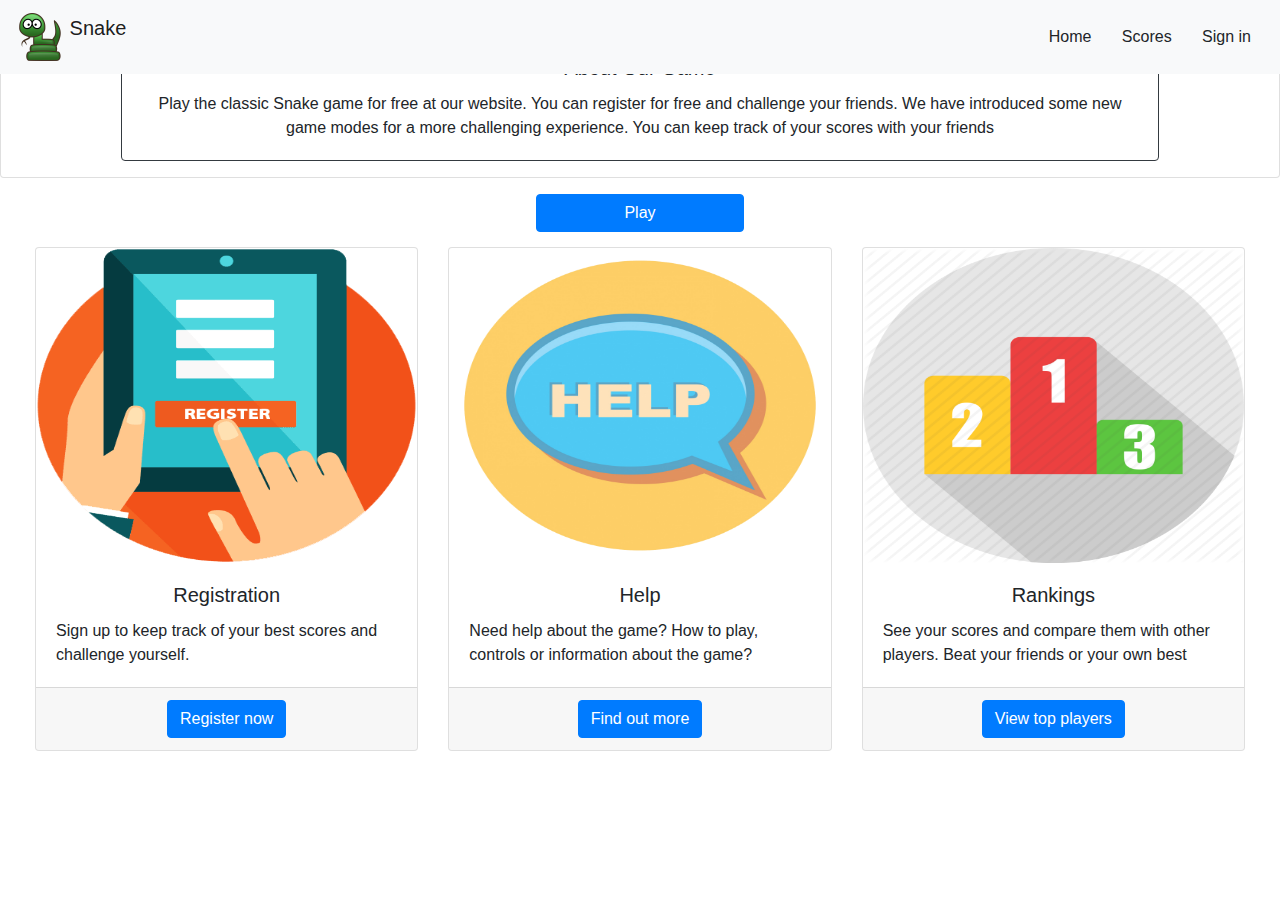
==== index.html @ 5d884a64 "Changed Card Text & Added Buttons below" ====
<!DOCTYPE html>
<html lang="en">
<head>
    <meta charset="utf-8">
    <!-- The above 3 meta tags *must* come first in the head; any other head content must come *after* these tags -->
    <title>Home</title>
    <!-- Bootstrap -->
    <link href="css/bootstrap.min.css" rel="stylesheet">
    <!-- Home Style -->
    <link href="css/home-style.css" rel="stylesheet" type="text/css">
</head>
<body>
<!--Navigation Bar-->
<nav class="navbar fixed-top navbar-light bg-light">
    <a class="navbar-brand" href="index.html">
        <img alt="snake icon" class="d-inline-block align-top" src="img/snake-icon.png"> Snake
    </a>
    <ul class="navbar-nav ml-auto">
        <li class="nav-item">
            <button class="btn btn-default navbar-btn" type="button">Home</button>
            <button class="btn btn-default navbar-btn" type="button">Scores</button>
            <button class="btn btn-default navbar-btn" type="button">Sign in</button>
        </li>
    </ul>
</nav>
<!-- Carousel -->
<div class="carousel slide" data-ride="carousel" id="carouselGameplayIndicators">
    <ol class="carousel-indicators">
        <li class="active" data-slide-to="0" data-target="#carouselGameplayIndicators"></li>
        <li data-slide-to="1" data-target="#carouselGameplayIndicators"></li>
        <li data-slide-to="2" data-target="#carouselGameplayIndicators"></li>
    </ol>
    <div class="carousel-inner">
        <div class="carousel-item active">
            <img alt="First slide" class="d-block" src="https://picsum.photos/1200/400">
        </div>
        <div class="carousel-item">
            <img alt="Second slide" class="d-block" src="https://picsum.photos/1200/400">
        </div>
        <div class="carousel-item">
            <img alt="Third slide" class="d-block" src="https://picsum.photos/1200/400">
        </div>
    </div>
    <a class="carousel-control-prev" data-slide="prev" href="#carouselGameplayIndicators" role="button">
        <span aria-hidden="true" class="carousel-control-prev-icon"></span>
        <span class="sr-only">Previous</span>
    </a>
    <a class="carousel-control-next" data-slide="next" href="#carouselGameplayIndicators" role="button">
        <span aria-hidden="true" class="carousel-control-next-icon"></span>
        <span class="sr-only">Next</span>
    </a>
</div>
<!-- About Game Card Box -->
<div class="card mb-3">
    <div class="card-body card border-dark mb-3 " id="breifBox">
        <h5 class="card-title">About Our Game</h5>
        <p class="card-text">Play the classic Snake game for free at our website. You can register for free and challenge your friends. We have introduced some new game modes for a more challenging experience. You can keep track of your scores with your friends</p>
    </div>
</div>
<!-- Center Play Button -->
<div id="playButton" class="col text-center">
<button class="btn btn-primary col-md-2" type="button">Play</button>
</div>
<!-- Cards section  -->
<div class="card-deck">
    <div class="card">
        <img class="card-img-top" src="img/registration-icon.png" alt="Register">
        <div class="card-body">
            <h5 class="card-title text-center">Registration</h5>
            <p class="card-text">Sign up to keep track of your best scores and challenge yourself.</p>
        </div>
        <div class="card-footer">
            <div class="col text-center">
                <button class="btn btn-primary" type="button">Register now</button>
            </div>
        </div>
    </div>
    <div class="card">
        <img class="card-img-top" src="img/help-icon.png" alt="Help">
        <div class="card-body">
            <h5 class="card-title text-center">Help</h5>
            <p class="card-text">Need help about the game? How to play, controls or information about the game? </p>
        </div>
        <div class="card-footer">
            <div class="col text-center">
                <button class="btn btn-primary" type="button">Find out more</button>
            </div>
        </div>
    </div>
    <div class="card">
        <img class="card-img-top" src="img/ranking.png" alt="Rankings">
        <div class="card-body">
            <h5 class="card-title text-center">Rankings</h5>
            <p class="card-text">See your scores and compare them with other players. Beat your friends or your own best</p>
        </div>
        <div class="card-footer">
            <div class="col text-center">
                <button class="btn btn-primary" type="button">View top players</button>
            </div>
        </div>
    </div>
</div>
</body>
<footer>

</footer>
<!-- jQuery (necessary for Bootstrap's JavaScript plugins) -->
<script src="js/jquery.min.js"></script>
<!-- Include all compiled plugins (below), or include individual files as needed -->
<script src="js/bootstrap.min.js"></script>
</html>
---- css/home-style.css ----
/*  Centring the Box */
#breifBox{
    text-align: center;
    margin: 10px 120px 0px 120px;
    margin-bottom:unset;
}

/* Centering Carousel Item  */
.card-img-top {
    height: 35vh;
}

.carousel-inner img {
    margin: auto;
}

/* Bottom Margin */

#playButton{
    margin-bottom: 15px;
}

/* Resizing Cards */
.card-deck {
    margin-right: 20px;
    margin-left: 20px;
}
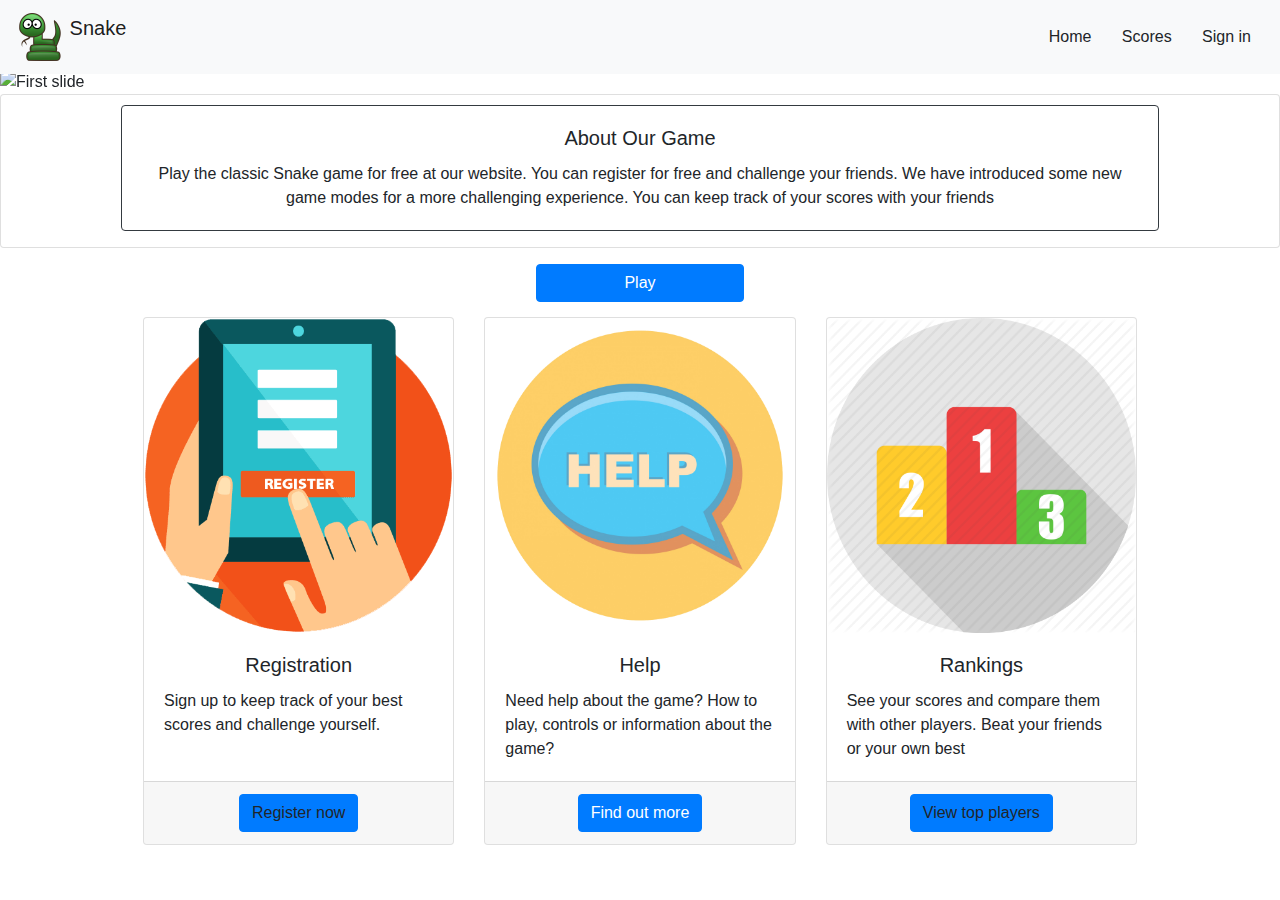
==== commit 099dc6de: "Completed Help Section & Structure Improvement" ====
--- a/index.html
+++ b/index.html
@@ -5,7 +5,9 @@
     <!-- The above 3 meta tags *must* come first in the head; any other head content must come *after* these tags -->
     <title>Home</title>
     <!-- Bootstrap -->
-    <link href="css/bootstrap.min.css" rel="stylesheet">
+    <link href="common/css/bootstrap.min.css" rel="stylesheet">
+    <!-- Common CSS -->
+    <link href="common/css/common.css" rel="stylesheet" type="text/css">
     <!-- Home Style -->
     <link href="css/home-style.css" rel="stylesheet" type="text/css">
 </head>
@@ -13,13 +15,13 @@
 <!--Navigation Bar-->
 <nav class="navbar fixed-top navbar-light bg-light">
     <a class="navbar-brand" href="index.html">
-        <img alt="snake icon" class="d-inline-block align-top" src="img/snake-icon.png"> Snake
+        <img alt="snake icon" class="d-inline-block align-top" src="common/img/snake-icon.png"> Snake
     </a>
     <ul class="navbar-nav ml-auto">
         <li class="nav-item">
-            <button class="btn btn-default navbar-btn" type="button">Home</button>
-            <button class="btn btn-default navbar-btn" type="button">Scores</button>
-            <button class="btn btn-default navbar-btn" type="button">Sign in</button>
+            <a class="btn btn-default navbar-btn" type="button" href="index.html">Home</a>
+            <a class="btn btn-default navbar-btn" type="button">Scores</a>
+            <a class="btn btn-default navbar-btn" type="button">Sign in</a>
         </li>
     </ul>
 </nav>
@@ -32,13 +34,13 @@
     </ol>
     <div class="carousel-inner">
         <div class="carousel-item active">
-            <img alt="First slide" class="d-block" src="https://picsum.photos/1200/400">
+            <img alt="First slide" class="d-block" src="https://loremflickr.com/1200/400">
         </div>
         <div class="carousel-item">
-            <img alt="Second slide" class="d-block" src="https://picsum.photos/1200/400">
+            <img alt="Second slide" class="d-block" src="https://loremflickr.com/1200/400">
         </div>
         <div class="carousel-item">
-            <img alt="Third slide" class="d-block" src="https://picsum.photos/1200/400">
+            <img alt="Third slide" class="d-block" src="https://loremflickr.com/1200/400">
         </div>
     </div>
     <a class="carousel-control-prev" data-slide="prev" href="#carouselGameplayIndicators" role="button">
@@ -71,7 +73,7 @@
         </div>
         <div class="card-footer">
             <div class="col text-center">
-                <button class="btn btn-primary" type="button">Register now</button>
+                <a class="btn btn-primary" type="button">Register now</a>
             </div>
         </div>
     </div>
@@ -83,7 +85,7 @@
         </div>
         <div class="card-footer">
             <div class="col text-center">
-                <button class="btn btn-primary" type="button">Find out more</button>
+                <a class="btn btn-primary" type="button" href="help/help.html">Find out more</a>
             </div>
         </div>
     </div>
@@ -95,7 +97,7 @@
         </div>
         <div class="card-footer">
             <div class="col text-center">
-                <button class="btn btn-primary" type="button">View top players</button>
+                <a class="btn btn-primary" type="button">View top players</a>
             </div>
         </div>
     </div>
@@ -105,7 +107,7 @@
 
 </footer>
 <!-- jQuery (necessary for Bootstrap's JavaScript plugins) -->
-<script src="js/jquery.min.js"></script>
+<script src="common/js/jquery.min.js"></script>
 <!-- Include all compiled plugins (below), or include individual files as needed -->
-<script src="js/bootstrap.min.js"></script>
+<script src="common/js/bootstrap.min.js"></script>
 </html>--- a/common/css/common.css
+++ b/common/css/common.css
@@ -0,0 +1,5 @@
+/* FIX ELEMENTS GOING OVER NAV BAR */
+
+body {
+    padding-top: 70px;
+}
--- a/css/home-style.css
+++ b/css/home-style.css
@@ -22,8 +22,8 @@
 
 /* Resizing Cards */
 .card-deck {
-    margin-right: 20px;
-    margin-left: 20px;
+    margin-right:10%;
+    margin-left:10%;
 }
 
 
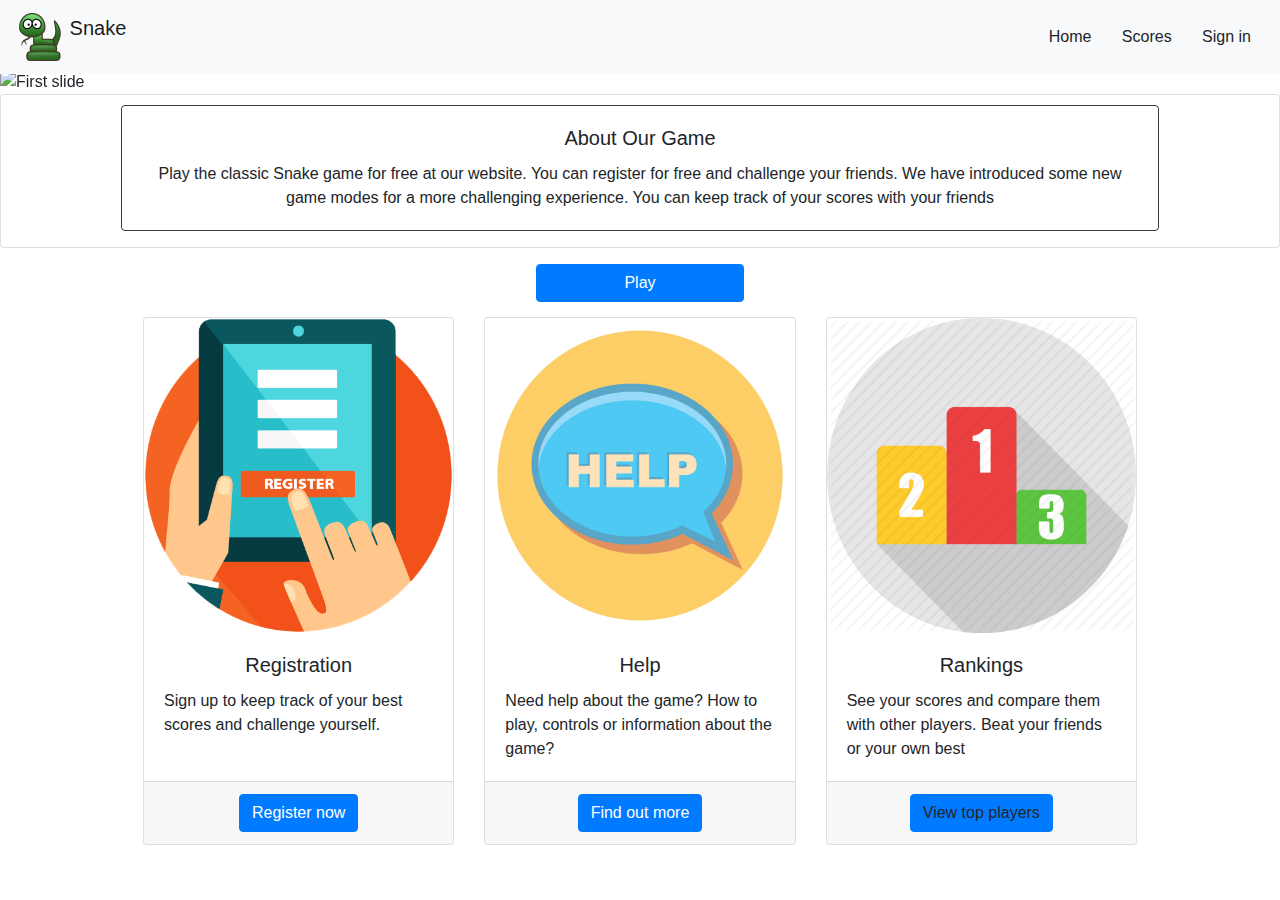
==== commit 2e68f7ee: "Registration Added but buggy" ====
--- a/index.html
+++ b/index.html
@@ -73,7 +73,7 @@
         </div>
         <div class="card-footer">
             <div class="col text-center">
-                <a class="btn btn-primary" type="button">Register now</a>
+                <a class="btn btn-primary" type="button" href="register/register.html">Register now</a>
             </div>
         </div>
     </div>
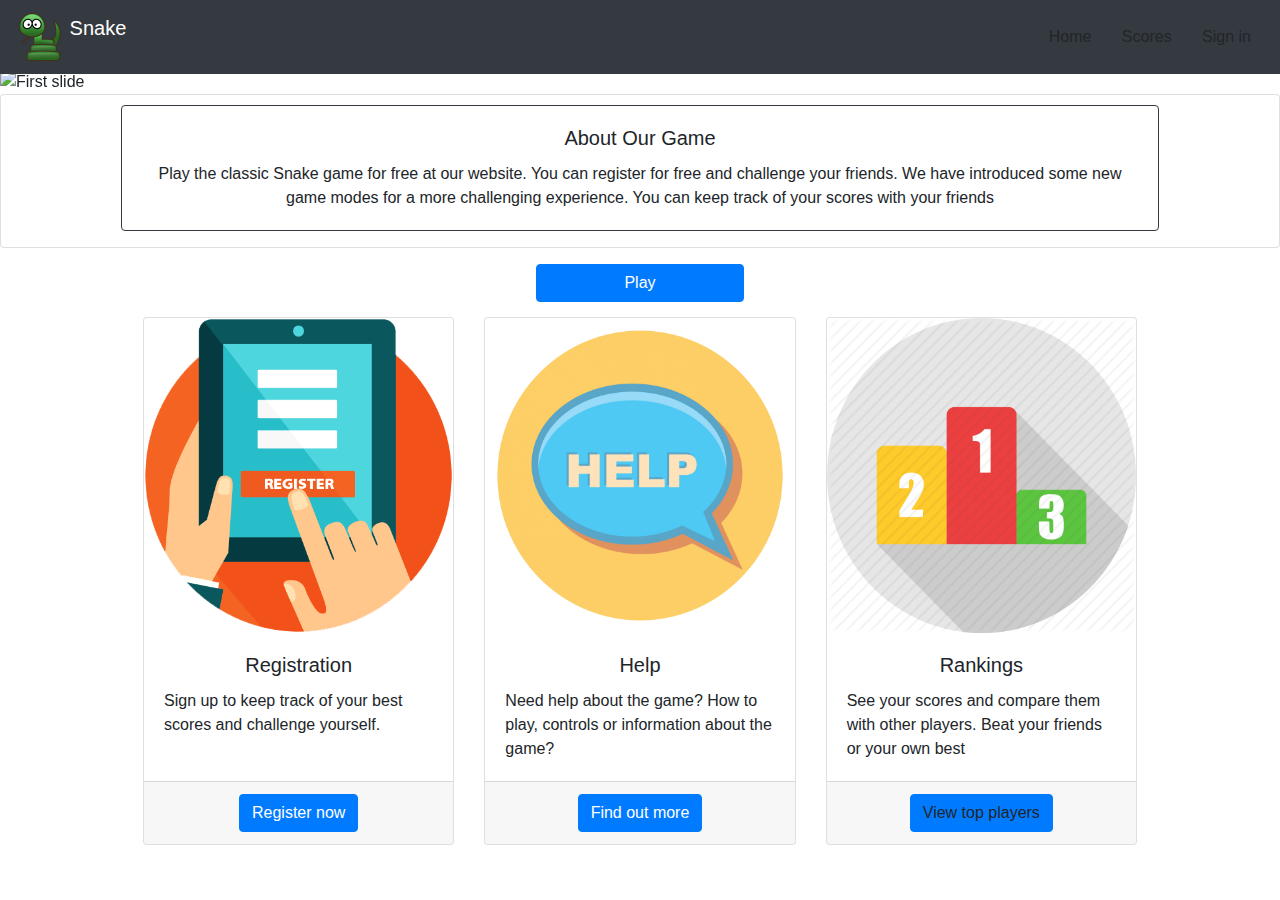
==== commit 601e52f4: "Added Login Screen Temp" ====
--- a/index.html
+++ b/index.html
@@ -5,7 +5,7 @@
     <!-- The above 3 meta tags *must* come first in the head; any other head content must come *after* these tags -->
     <title>Home</title>
     <!-- Bootstrap -->
-    <link href="common/css/bootstrap.min.css" rel="stylesheet">
+    <link href="common/css/bootstrap/bootstrap.min.css" rel="stylesheet">
     <!-- Common CSS -->
     <link href="common/css/common.css" rel="stylesheet" type="text/css">
     <!-- Home Style -->
@@ -13,7 +13,7 @@
 </head>
 <body>
 <!--Navigation Bar-->
-<nav class="navbar fixed-top navbar-light bg-light">
+<nav class="navbar fixed-top navbar-dark bg-dark">
     <a class="navbar-brand" href="index.html">
         <img alt="snake icon" class="d-inline-block align-top" src="common/img/snake-icon.png"> Snake
     </a>
@@ -21,7 +21,7 @@
         <li class="nav-item">
             <a class="btn btn-default navbar-btn" type="button" href="index.html">Home</a>
             <a class="btn btn-default navbar-btn" type="button">Scores</a>
-            <a class="btn btn-default navbar-btn" type="button">Sign in</a>
+            <a class="btn btn-default navbar-btn" type="button" href="login/login.html">Sign in</a>
         </li>
     </ul>
 </nav>
@@ -107,7 +107,7 @@
 
 </footer>
 <!-- jQuery (necessary for Bootstrap's JavaScript plugins) -->
-<script src="common/js/jquery.min.js"></script>
+<script src="common/js/jquery/jquery.min.js"></script>
 <!-- Include all compiled plugins (below), or include individual files as needed -->
-<script src="common/js/bootstrap.min.js"></script>
+<script src="common/js/bootstrap/bootstrap.min.js"></script>
 </html>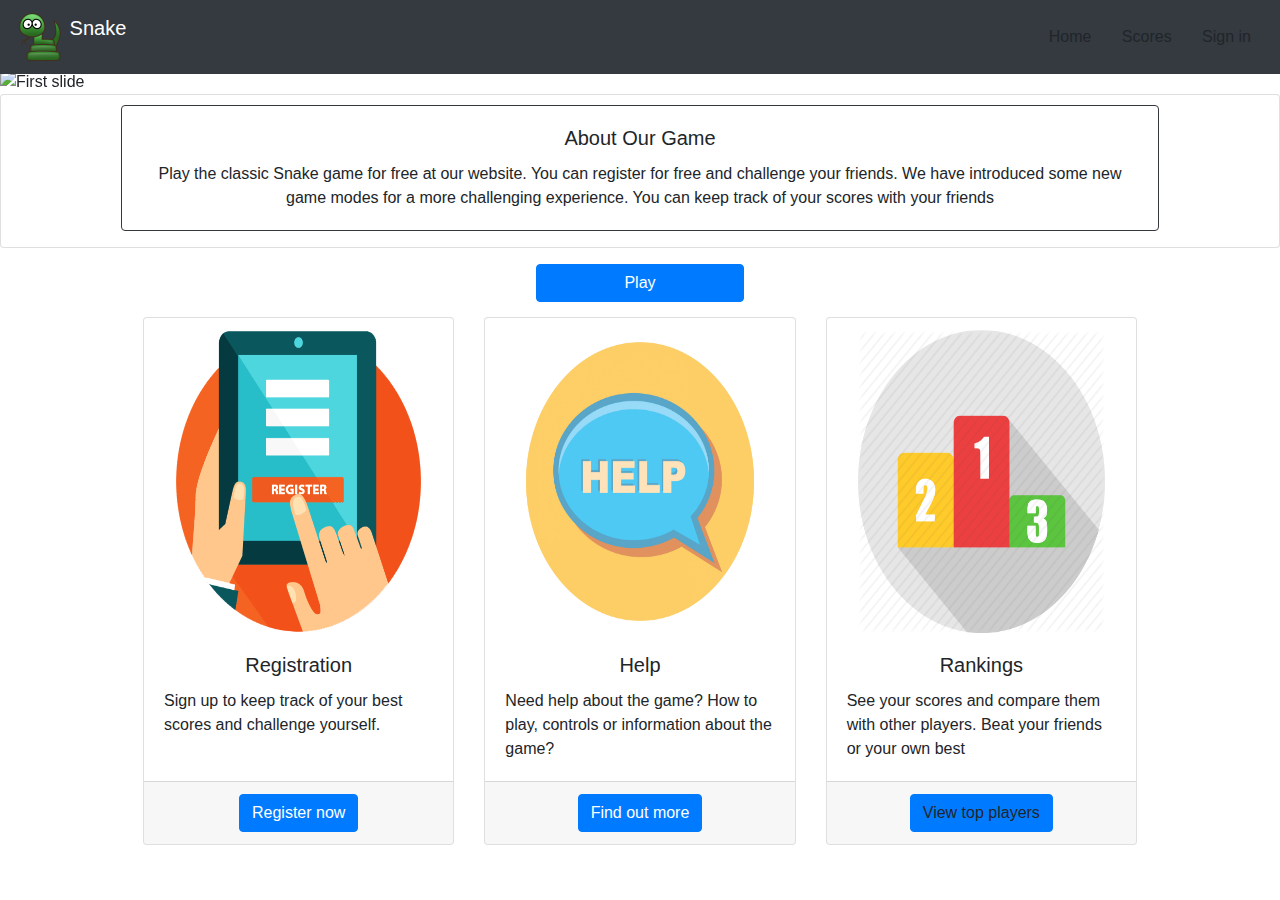
==== commit a71c432d: "Added Leadboards with table & img" ====
--- a/index.html
+++ b/index.html
@@ -20,7 +20,7 @@
     <ul class="navbar-nav ml-auto">
         <li class="nav-item">
             <a class="btn btn-default navbar-btn" type="button" href="index.html">Home</a>
-            <a class="btn btn-default navbar-btn" type="button">Scores</a>
+            <a class="btn btn-default navbar-btn" type="button" href="score/score.html">Scores</a>
             <a class="btn btn-default navbar-btn" type="button" href="login/login.html">Sign in</a>
         </li>
     </ul>
--- a/css/home-style.css
+++ b/css/home-style.css
@@ -8,6 +8,11 @@
 /* Centering Carousel Item  */
 .card-img-top {
     height: 35vh;
+    width: 80%;
+    padding-top: 4%;
+    display: block;
+    margin-left: auto;
+    margin-right: auto;
 }
 
 .carousel-inner img {
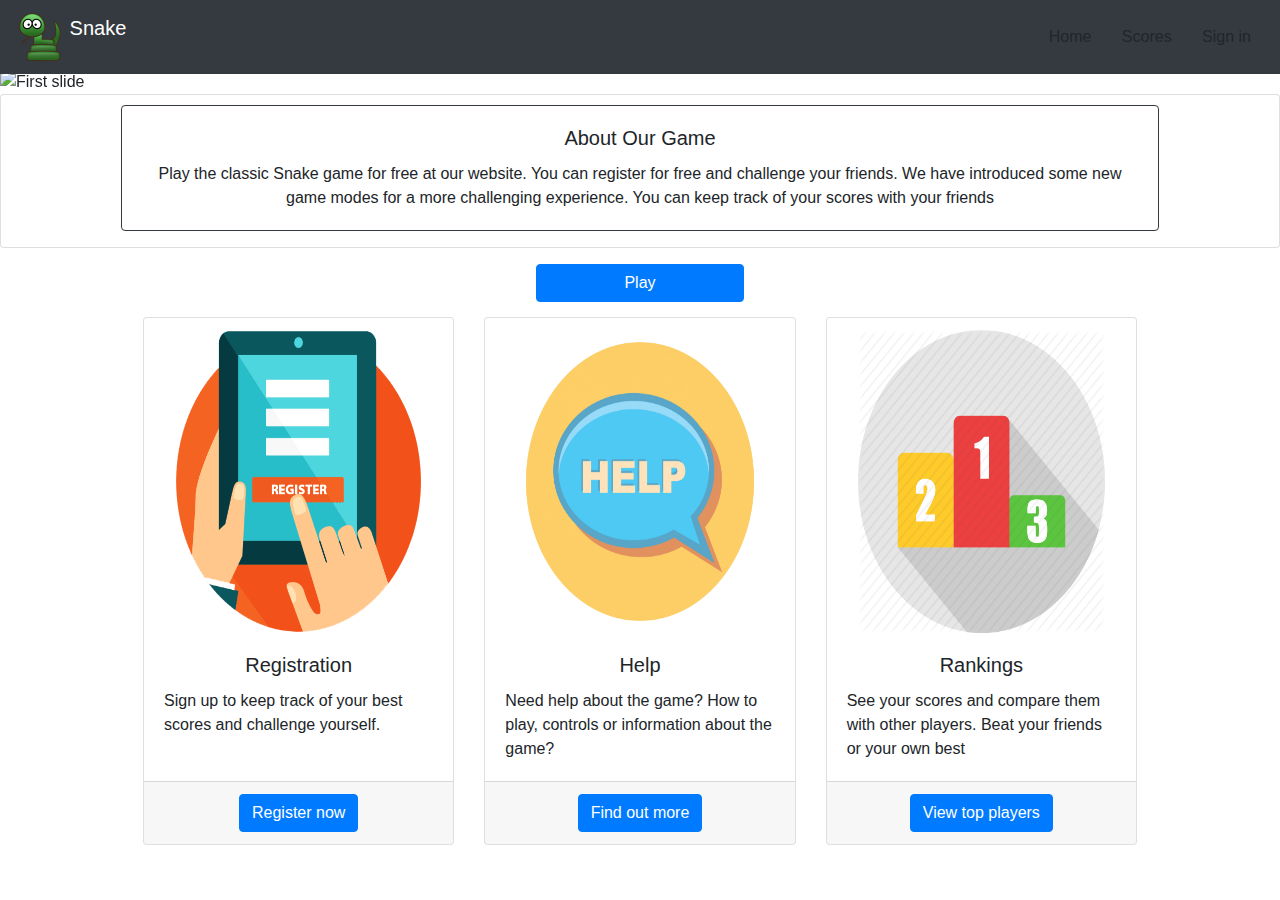
==== commit fd7e022a: "UI Fixes in Login & ADDED PLAY PAGE" ====
--- a/index.html
+++ b/index.html
@@ -61,7 +61,7 @@
 </div>
 <!-- Center Play Button -->
 <div id="playButton" class="col text-center">
-<button class="btn btn-primary col-md-2" type="button">Play</button>
+<a class="btn btn-primary col-md-2" type="button" href="play/play.html">Play</a>
 </div>
 <!-- Cards section  -->
 <div class="card-deck">
@@ -97,7 +97,7 @@
         </div>
         <div class="card-footer">
             <div class="col text-center">
-                <a class="btn btn-primary" type="button">View top players</a>
+                <a class="btn btn-primary" type="button" href="score/score.html">View top players</a>
             </div>
         </div>
     </div>
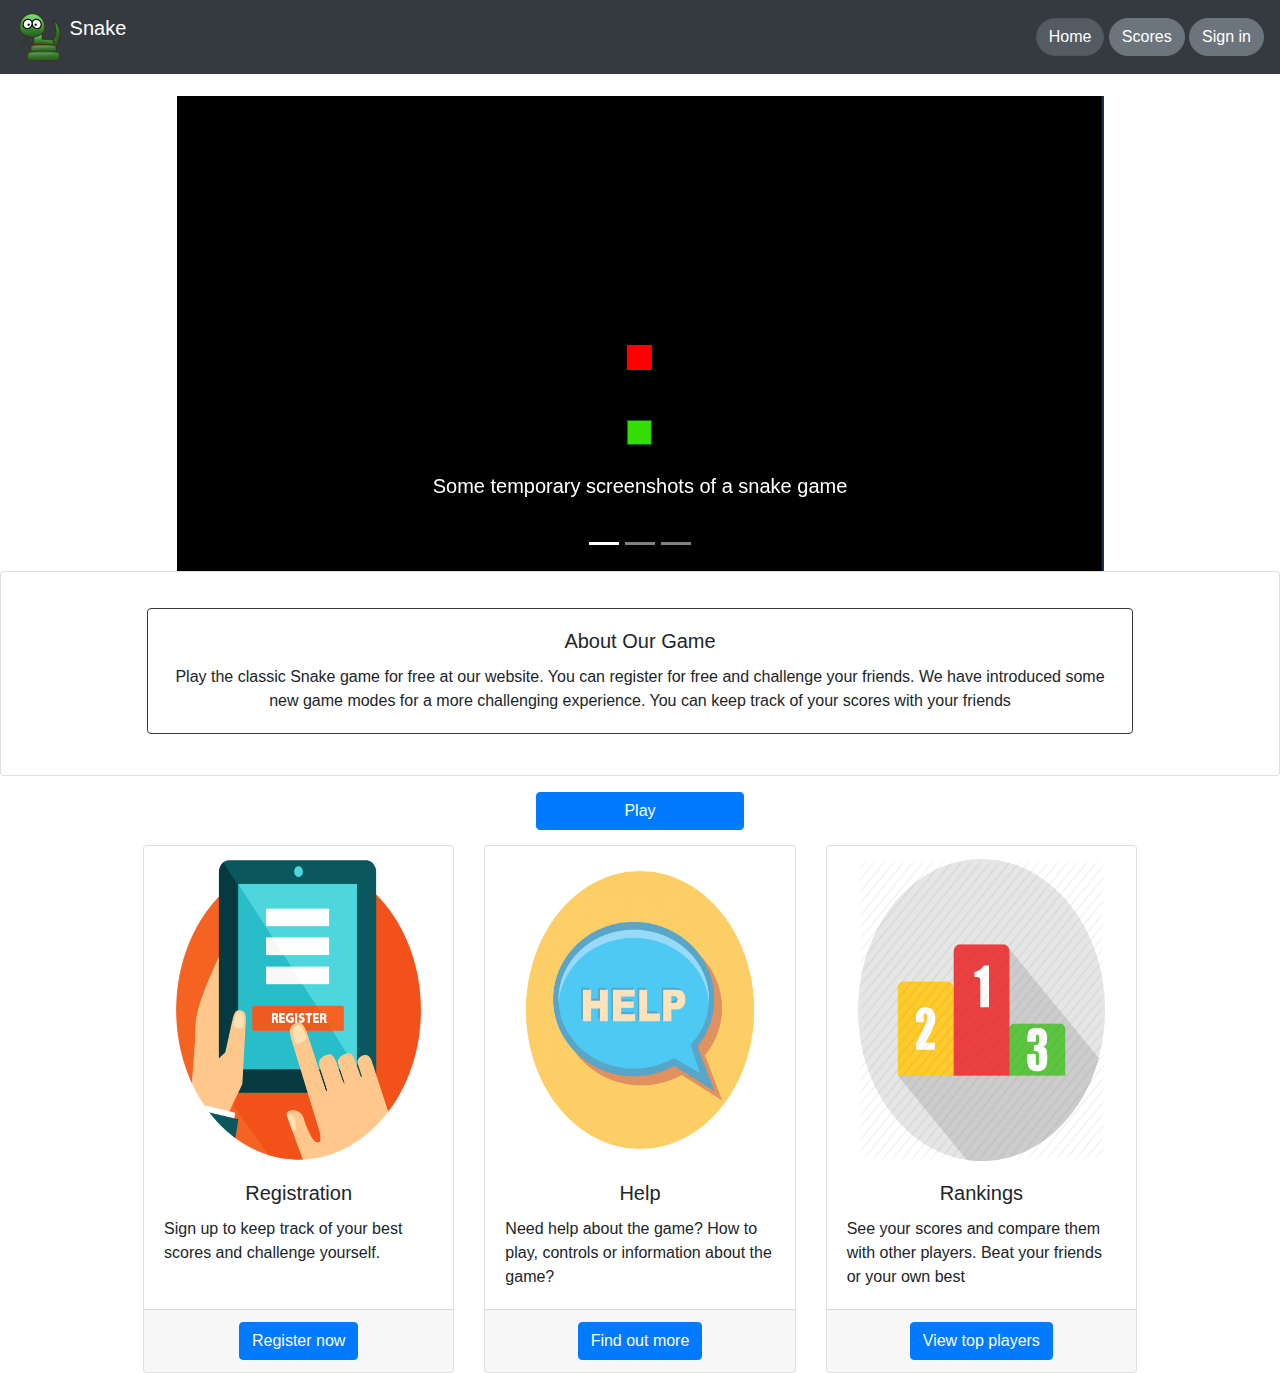
==== commit 88d45a90: "Styling Home (Carousel)" ====
--- a/index.html
+++ b/index.html
@@ -19,9 +19,9 @@
     </a>
     <ul class="navbar-nav ml-auto">
         <li class="nav-item">
-            <a class="btn btn-default navbar-btn" type="button" href="index.html">Home</a>
-            <a class="btn btn-default navbar-btn" type="button" href="score/score.html">Scores</a>
-            <a class="btn btn-default navbar-btn" type="button" href="login/login.html">Sign in</a>
+            <a class="btn btn btn-secondary navbar-btn active navButton" type="button" href="index.html">Home</a>
+            <a class="btn btn btn-secondary navbar-btn navButton" type="button" href="score/score.html">Scores</a>
+            <a class="btn btn btn-secondary navbar-btn navButton" type="button" href="login/login.html">Sign in</a>
         </li>
     </ul>
 </nav>
@@ -34,13 +34,22 @@
     </ol>
     <div class="carousel-inner">
         <div class="carousel-item active">
-            <img alt="First slide" class="d-block" src="https://loremflickr.com/1200/400">
+            <img alt="First slide" class="d-block" src="img/gameplay1.PNG">
+            <div class="carousel-caption d-none d-md-block">
+            <h5>Some temporary screenshots of a snake game</h5>
+            </div>
         </div>
         <div class="carousel-item">
-            <img alt="Second slide" class="d-block" src="https://loremflickr.com/1200/400">
+            <img alt="Second slide" class="d-block" src="img/gameplay2.png">
+            <div class="carousel-caption d-none d-md-block">
+                <h5>Some temporary screenshots of a snake game</h5>
+            </div>
         </div>
         <div class="carousel-item">
-            <img alt="Third slide" class="d-block" src="https://loremflickr.com/1200/400">
+            <img alt="Third slide" class="d-block" src="img/gameplay3.png">
+            <div class="carousel-caption d-none d-md-block">
+                <h5>Some temporary screenshots of a snake game</h5>
+            </div>
         </div>
     </div>
     <a class="carousel-control-prev" data-slide="prev" href="#carouselGameplayIndicators" role="button">
@@ -53,7 +62,7 @@
     </a>
 </div>
 <!-- About Game Card Box -->
-<div class="card mb-3">
+<div class="card mb-3" id="aboutGame">
     <div class="card-body card border-dark mb-3 " id="breifBox">
         <h5 class="card-title">About Our Game</h5>
         <p class="card-text">Play the classic Snake game for free at our website. You can register for free and challenge your friends. We have introduced some new game modes for a more challenging experience. You can keep track of your scores with your friends</p>
--- a/css/home-style.css
+++ b/css/home-style.css
@@ -1,3 +1,9 @@
+/*  Nav Buttons */
+
+.navButton{
+    border-radius: 35px!important;
+}
+
 /*  Centring the Box */
 #breifBox{
     text-align: center;
@@ -6,6 +12,7 @@
 }
 
 /* Centering Carousel Item  */
+
 .card-img-top {
     height: 35vh;
     width: 80%;
@@ -14,9 +21,17 @@
     margin-left: auto;
     margin-right: auto;
 }
-
+.carousel-inner{
+    padding-top: 2%;
+    padding-bottom: 2%;
+}
 .carousel-inner img {
     margin: auto;
+}
+
+/*   Resizing IMG Carousel   */
+.carousel-item{
+    max-height: 50vh;
 }
 
 /* Bottom Margin */
@@ -31,5 +46,9 @@
     margin-left:10%;
 }
 
+#aboutGame{
+    padding: 2%;
+}
 
 
+
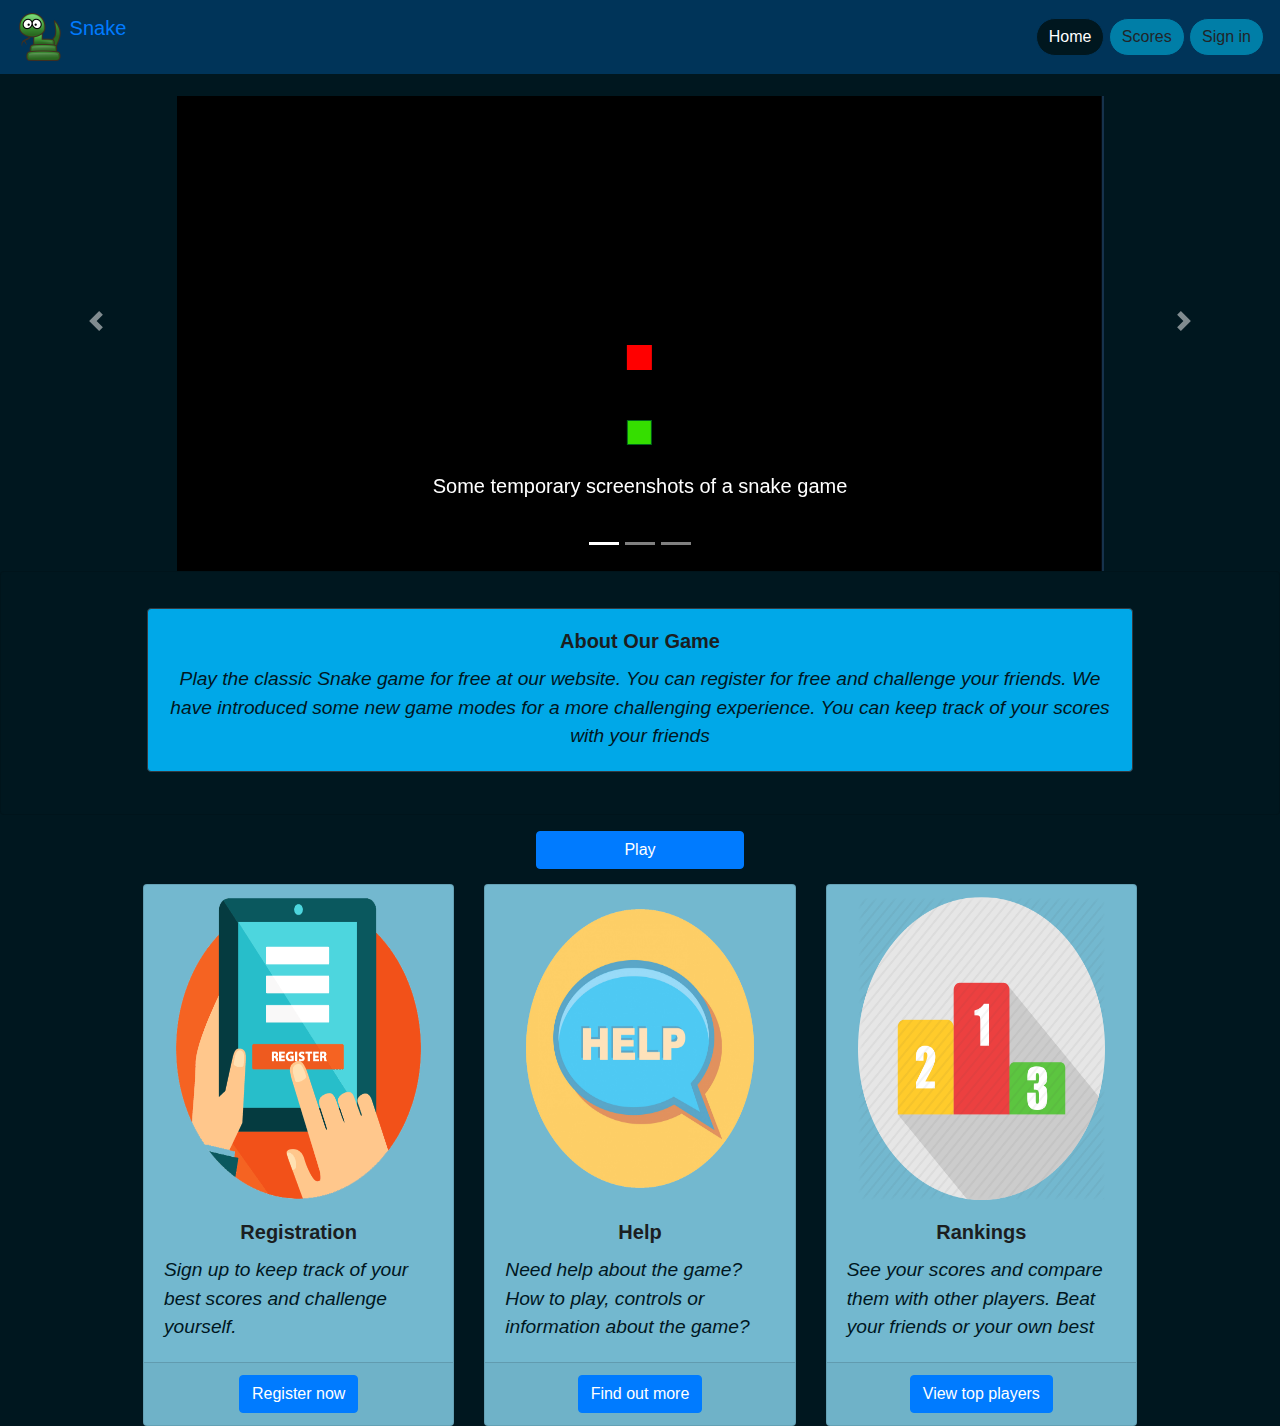
==== commit d84ce27e: "Home Weird Styling" ====
--- a/index.html
+++ b/index.html
@@ -10,18 +10,20 @@
     <link href="common/css/common.css" rel="stylesheet" type="text/css">
     <!-- Home Style -->
     <link href="css/home-style.css" rel="stylesheet" type="text/css">
+    <!-- Snake Fav ICON -->
+    <link rel="shortcut icon" type="image/png" href="common/img/snake_icon.ico"/>
 </head>
 <body>
 <!--Navigation Bar-->
-<nav class="navbar fixed-top navbar-dark bg-dark">
+<nav class="navbar fixed-top" id="navBar">
     <a class="navbar-brand" href="index.html">
         <img alt="snake icon" class="d-inline-block align-top" src="common/img/snake-icon.png"> Snake
     </a>
     <ul class="navbar-nav ml-auto">
         <li class="nav-item">
-            <a class="btn btn btn-secondary navbar-btn active navButton" type="button" href="index.html">Home</a>
-            <a class="btn btn btn-secondary navbar-btn navButton" type="button" href="score/score.html">Scores</a>
-            <a class="btn btn btn-secondary navbar-btn navButton" type="button" href="login/login.html">Sign in</a>
+            <a class="btn navbar-btn navButton" type="button" id="activeNavBtn" href="index.html">Home</a>
+            <a class="btn navbar-btn navButton" type="button" href="score/score.html">Scores</a>
+            <a class="btn navbar-btn navButton" type="button" href="login/login.html">Sign in</a>
         </li>
     </ul>
 </nav>
--- a/common/css/common.css
+++ b/common/css/common.css
@@ -2,4 +2,10 @@
 
 body {
     padding-top: 70px;
+    background-color:#00171F!important;
 }
+
+/*  Nav Bar Styling  */
+#navBar{
+    background-color: #003459!important;
+}
--- a/css/home-style.css
+++ b/css/home-style.css
@@ -2,14 +2,38 @@
 
 .navButton{
     border-radius: 35px!important;
+    background-color: #007EA7;
+    border-color: #003459;
 }
+
+#activeNavBtn{
+    background-color: #00171F;
+    color: #FFFFFF;
+}
+
+
 
 /*  Centring the Box */
 #breifBox{
     text-align: center;
     margin: 10px 120px 0px 120px;
-    margin-bottom:unset;
+    background-color: #00A8E8;
 }
+
+/* Box Text*/
+
+.card-title{
+    font-weight: bolder;
+    color: #1b1e21;
+}
+
+.card-text:last-child {
+    color: #00171F;
+    font-size: larger;
+    font-style: italic;
+}
+
+
 
 /* Centering Carousel Item  */
 
@@ -46,8 +70,12 @@
     margin-left:10%;
 }
 
+.card {
+    background-color: #73B8CF;
+}
 #aboutGame{
     padding: 2%;
+    background-color:#00171F;
 }
 
 
